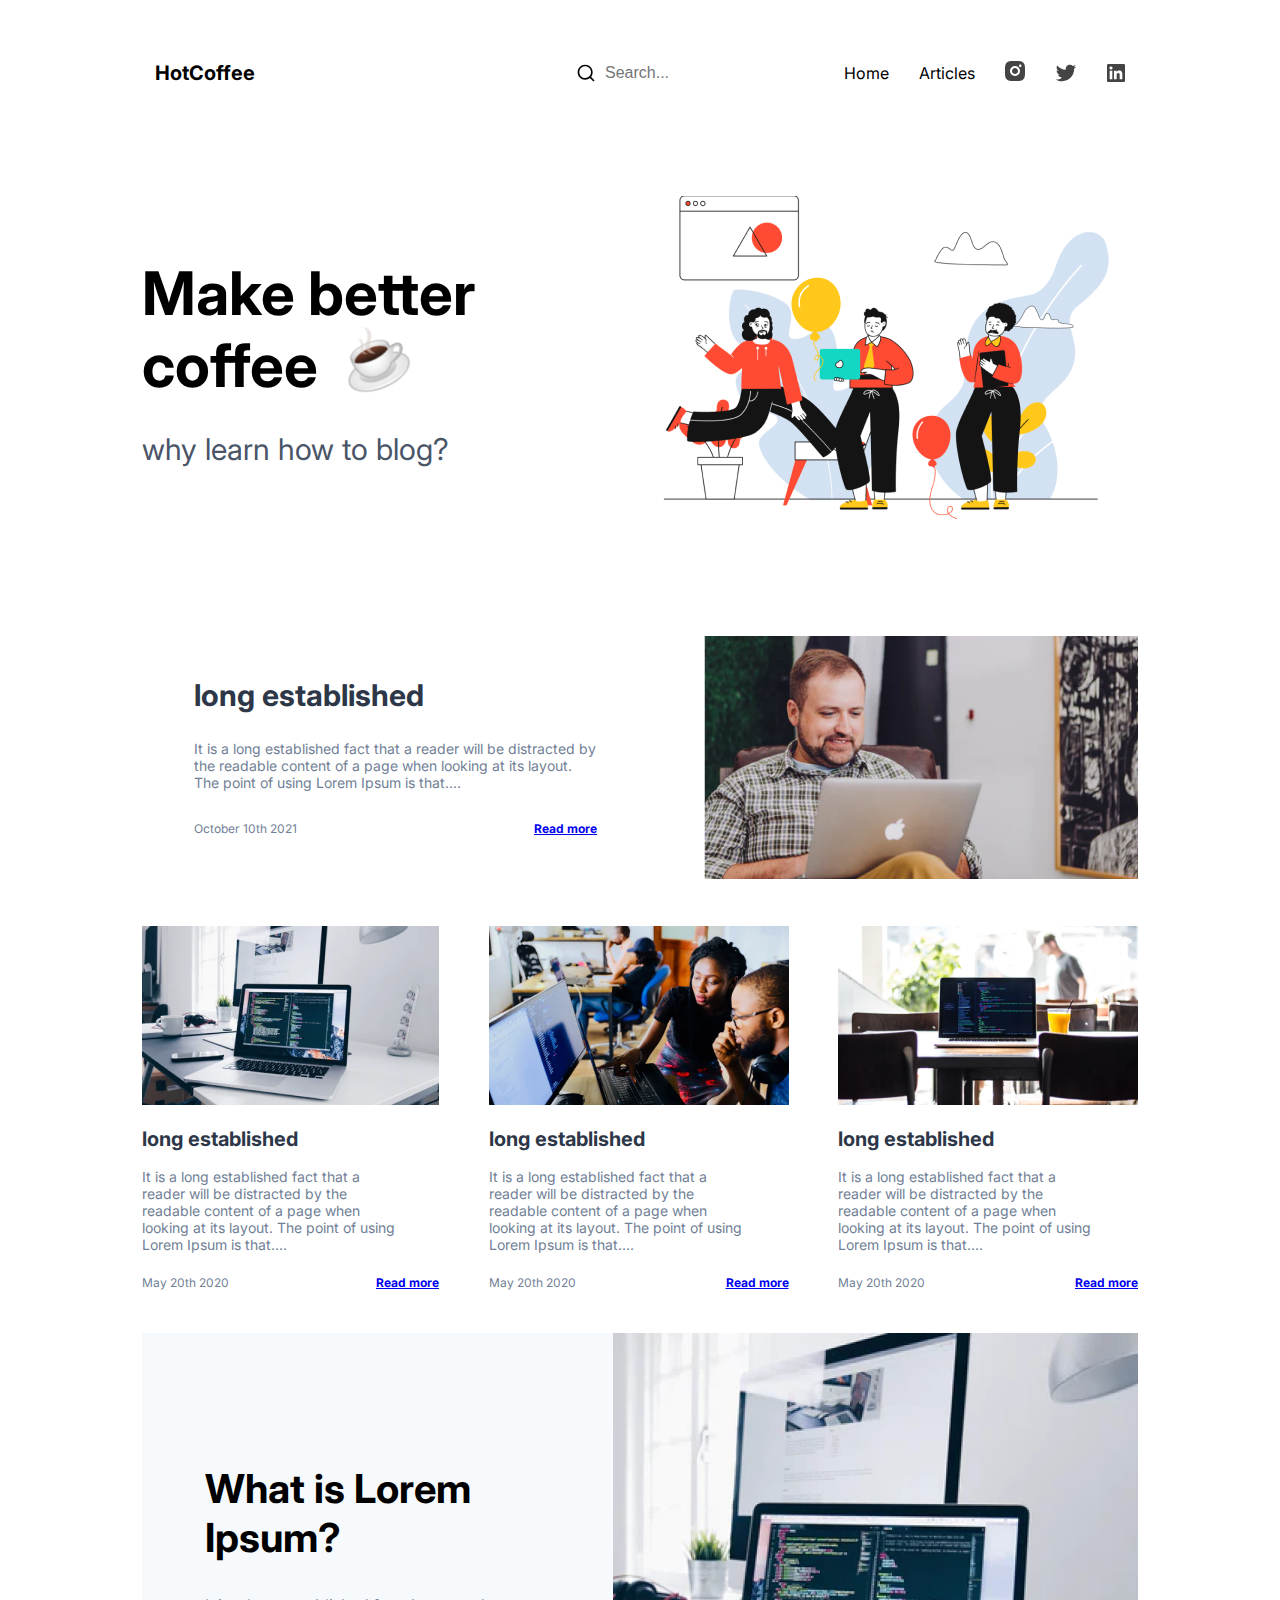
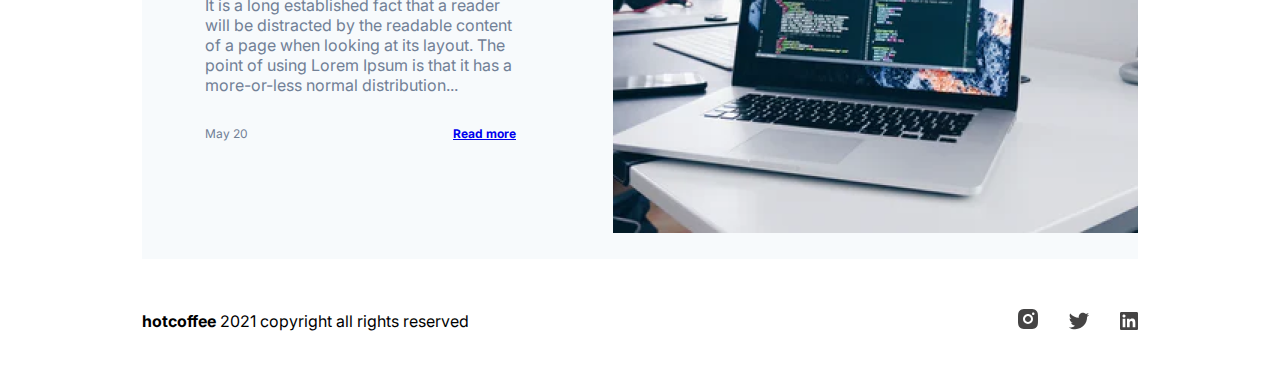
==== index.html @ a9ba8a3d "project moved to gt" ====
<!DOCTYPE html>
<html lang="en">
<head>
    <meta charset="UTF-8">
    <meta http-equiv="X-UA-Compatible" content="IE=edge">
    <meta name="viewport" content="width=device-width, initial-scale=1.0">
    <title>HotCoffee</title>
    <link rel="stylesheet" href="./css/index.css">
</head>
<body>
    <header class="header">
        <div class="container">
            <div class="header__content">
                <h2 class="header__logo">HotCoffee</h2>
                <div class="header__icons">
                    <img class="search__icon" src="./img/search.svg" alt="">
                    <input class="search_text" type="search" name="q" placeholder="Search...">
                    <h2 class="header__item">Home</h2>
                    <h2 class="header__item">Articles</h2>
                    <a href="https://www.instagram.com/barista_hany/"><img class="header__item" src="./img/instagram.svg" alt=""></a>
                    <img class="header__item" src="./img/twitter.svg" alt="">
                    <img class="header__item" src="./img/linkedin.svg" alt="">
                </div>
            </div>
        </div>
    </header>

    <section class="hero">
        <div class="container">
            <div class="hero__content">
                <div class="hero__info">
                    <h2 class="hero__title">Make better coffee</h2>
                    <img class="hero__icon" src="./img/coffee_icon.svg" alt="">
                    <p class="hero__text">why learn how to blog?</p>
                </div>
                <div class="hero__img">
                    <img class="img__balloon" src="./img/balloon.png" alt="">
                </div>
            </div>
        </div>
    </section>

    <section class="main">
        <div class="container">
            <div class="main__content">
                <div class="main__info">
                    <h2 class="main__title">long established</h2>
                    
                    <p class="main__text">It is a long established fact that a reader will be distracted by the readable content of a page when looking at its layout. The point of using Lorem Ipsum is that....</p>
                    <div class="main__inner">
                        <div class="main__date">
                            October 10th 2021
                        </div>
                        <div class="main__link"> 
                            <a href="./post.html">Read more</a> 
                        </div>
                    </div>
                </div>
                
                <div class="main__img">
                    <img src="./img/laptop.png" alt="">
                </div>
            </div>
        </div>
    </section>

    <section class="columns">
        <div class="container">
            <div class="columns__content">

                <div class="columns__info">
                    <img src="./img/columns-1.png" alt="">
                    <h2 class="columns__title">long established</h2>
                    
                    <p class="columns__text">It is a long established fact that a reader will be distracted by the readable content of a page when looking at its layout. The point of using Lorem Ipsum is that....</p>

                    <div class="columns__inner">
                        <div class="columns__date">
                            May 20th 2020
                        </div>
                        <div class="columns__link"> 
                            <a href="./post.html">Read more</a> 
                        </div>
                    </div>

                </div>
                <div class="columns__info">
                    <img src="./img/columns-2.png" alt="">
                    <h2 class="columns__title">long established</h2>
                    
                    <p class="columns__text">It is a long established fact that a reader will be distracted by the readable content of a page when looking at its layout. The point of using Lorem Ipsum is that....</p>

                    <div class="columns__inner">
                        <div class="columns__date">
                            May 20th 2020
                        </div>
                        <div class="columns__link"> 
                            <a href="./post.html">Read more</a>
                        </div>
                    </div>

                </div>
                <div class="columns__info">
                    <img src="./img/columns-3.png" alt="">
                    <h2 class="columns__title">long established</h2>
                    
                    <p class="columns__text">It is a long established fact that a reader will be distracted by the readable content of a page when looking at its layout. The point of using Lorem Ipsum is that....</p>

                    <div class="columns__inner">
                        <div class="columns__date">
                            May 20th 2020
                        </div>
                        <div class="columns__link"> 
                            <a href="./post.html">Read more</a>
                        </div>
                    </div>

                </div>
               
            </div>
        </div>
    </section>

    <section class="last">
        <div class="container">
            <div class="last__content">
                <div class="last__info">
                    <h2 class="last__title">What is Lorem Ipsum?</h2>
                    
                    <p class="last__text">It is a long established fact that a reader will be distracted by the readable content of a page when looking at its layout. The point of using Lorem Ipsum is that it has a more-or-less normal distribution...</p>
                    <div class="last__inner">
                        <div class="last__date">
                            May 20
                        </div>
                        <div class="last__link"> 
                            <a href="./post.html">Read more</a> 
                        </div>
                    </div>
                </div>
                
                <div class="last__img">
                    <img src="./img/big_laptop.png" alt="">
                </div>
            </div>
        </div>
    </section>

    <footer class="header">
        <div class="container">
            <div class="footer__content">

                <p class="footer__logo"><b>hotcoffee</b> 2021 copyright all rights reserved</p>

                <div class="footer__icons">
                    <a href="https://www.instagram.com/barista_hany/"><img class="header__item" src="./img/instagram.svg" alt=""></a>
                    <img class="header__item" src="./img/twitter.svg" alt="">
                    <img class="header__item" src="./img/linkedin.svg" alt="">
                </div>
            </div>
        </div>
    </footer>

</body>
</html>
---- css/index.css ----
@import url('https://fonts.googleapis.com/css2?family=Inter:wght@100;200;300;400;500;600;700;800;900&display=swap');
@import url(./classes.css);
@import url(./header.css);
@import url(./hero.css);
@import url(./main.css);
@import url(./columns.css);
@import url(./last.css);
@import url(./footer.css);
@import url(./post.css);
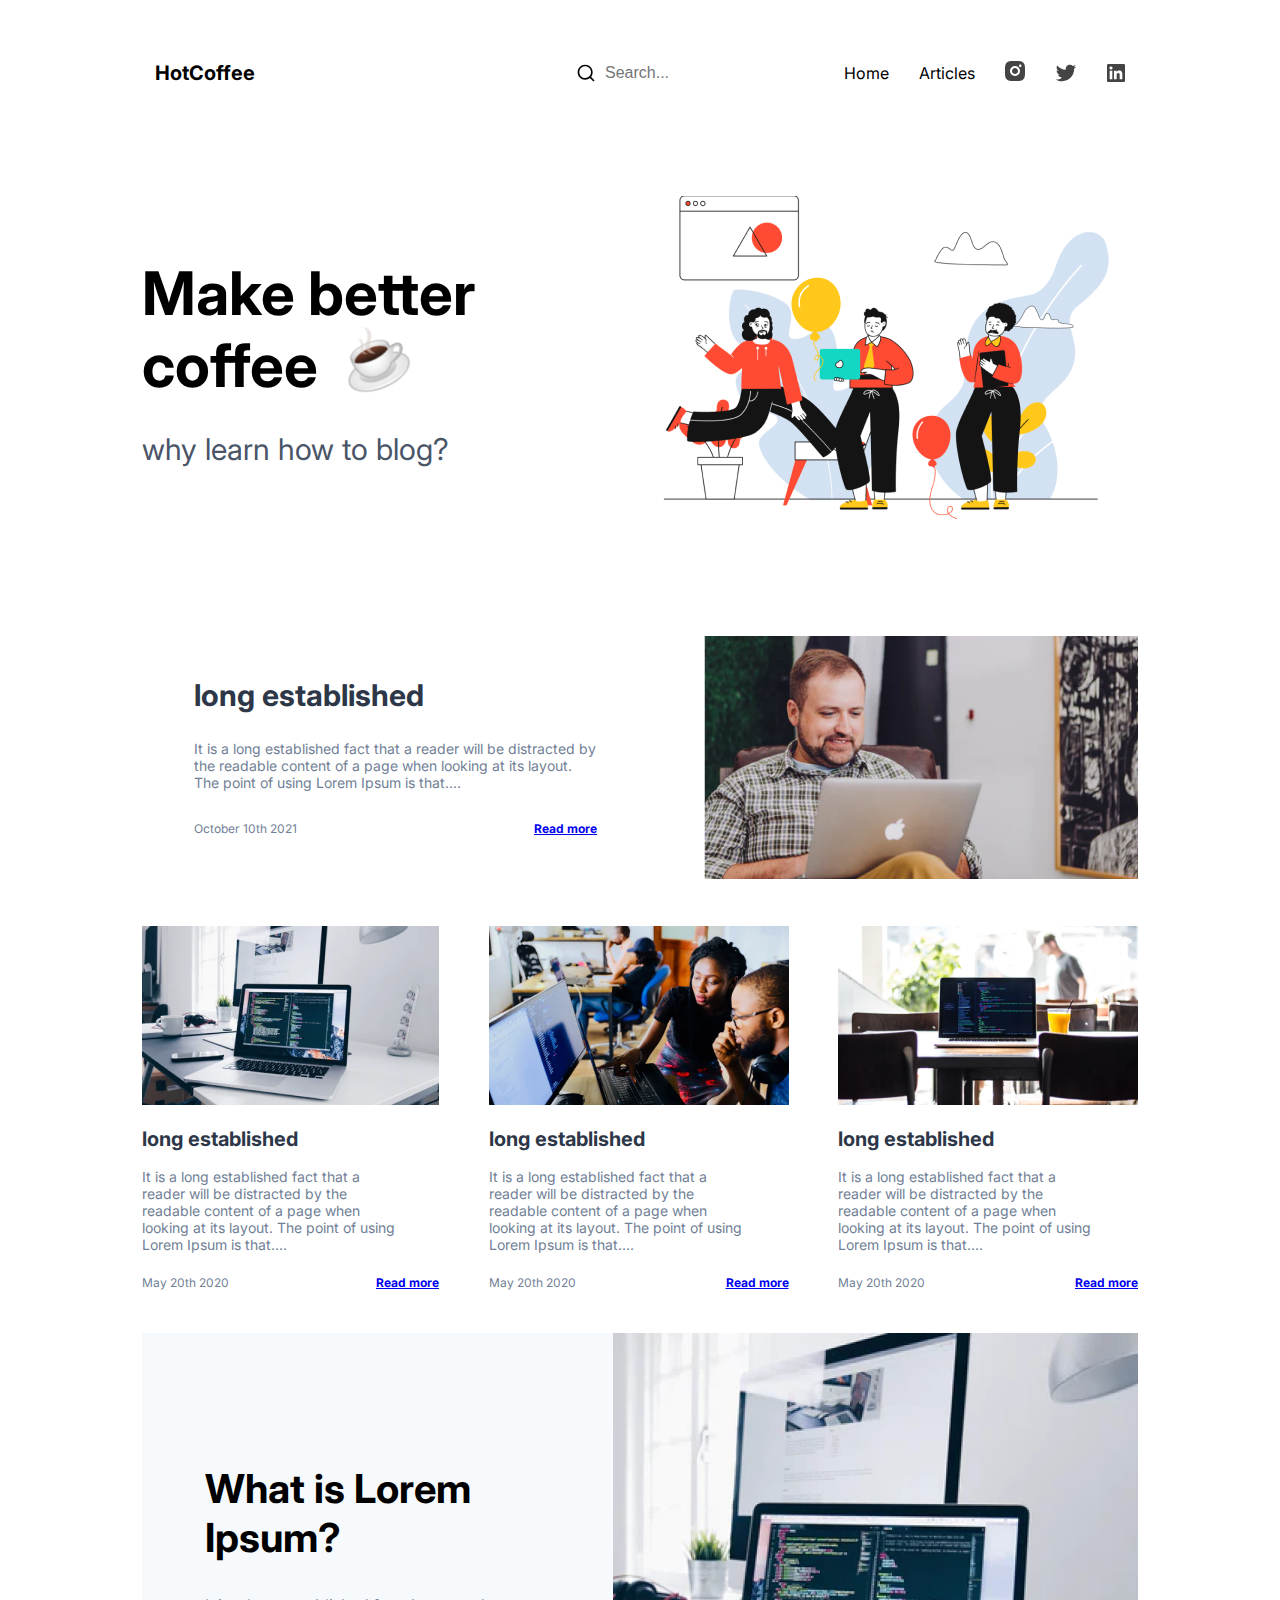
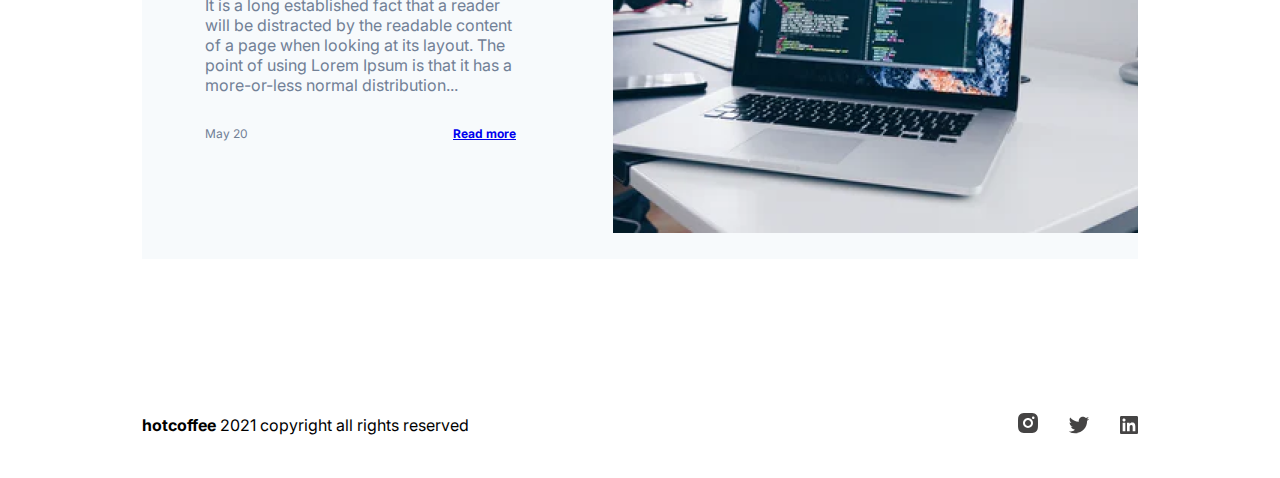
==== commit 286f8d3b: "container 4 text created" ====
--- a/index.html
+++ b/index.html
@@ -1,5 +1,5 @@
 <!DOCTYPE html>
-<html lang="en">
+<html lang="ru">
 <head>
     <meta charset="UTF-8">
     <meta http-equiv="X-UA-Compatible" content="IE=edge">
@@ -145,7 +145,7 @@
         </div>
     </section>
 
-    <footer class="header">
+    <footer class="footer">
         <div class="container">
             <div class="footer__content">
 
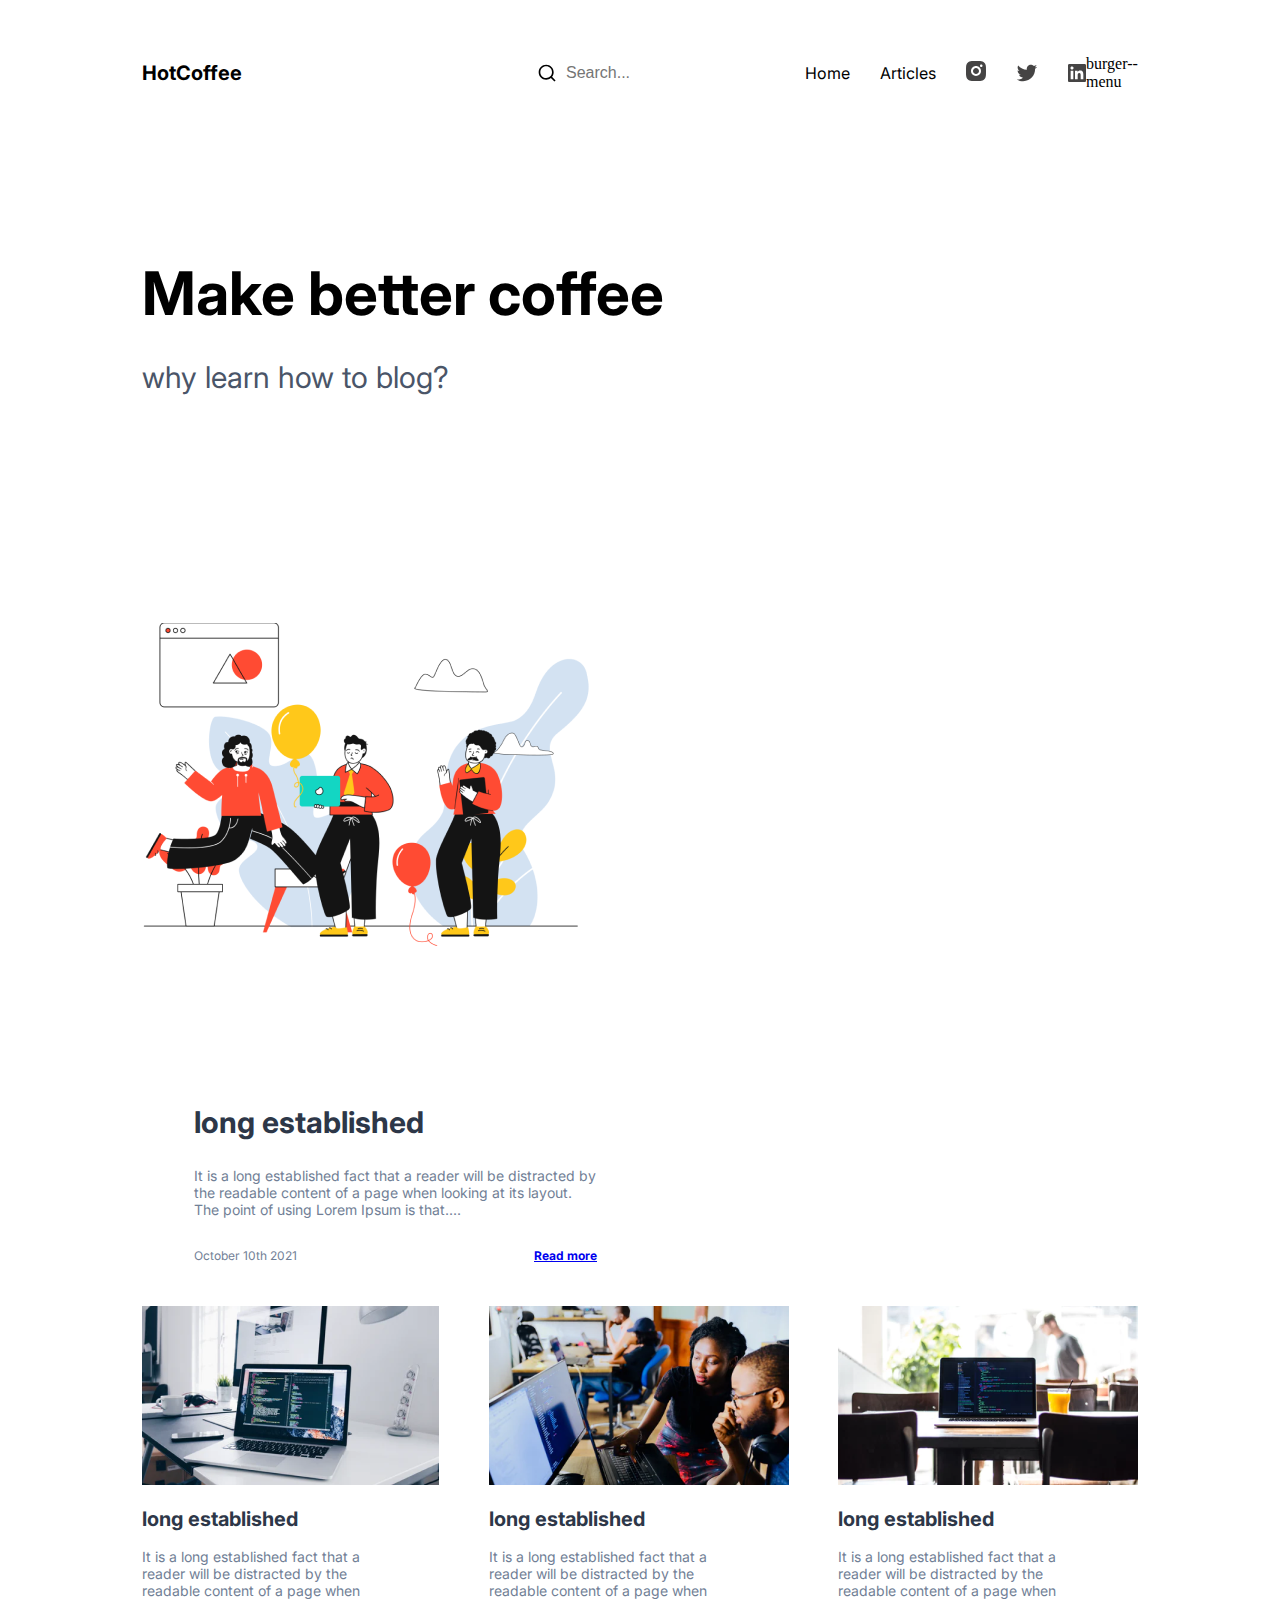
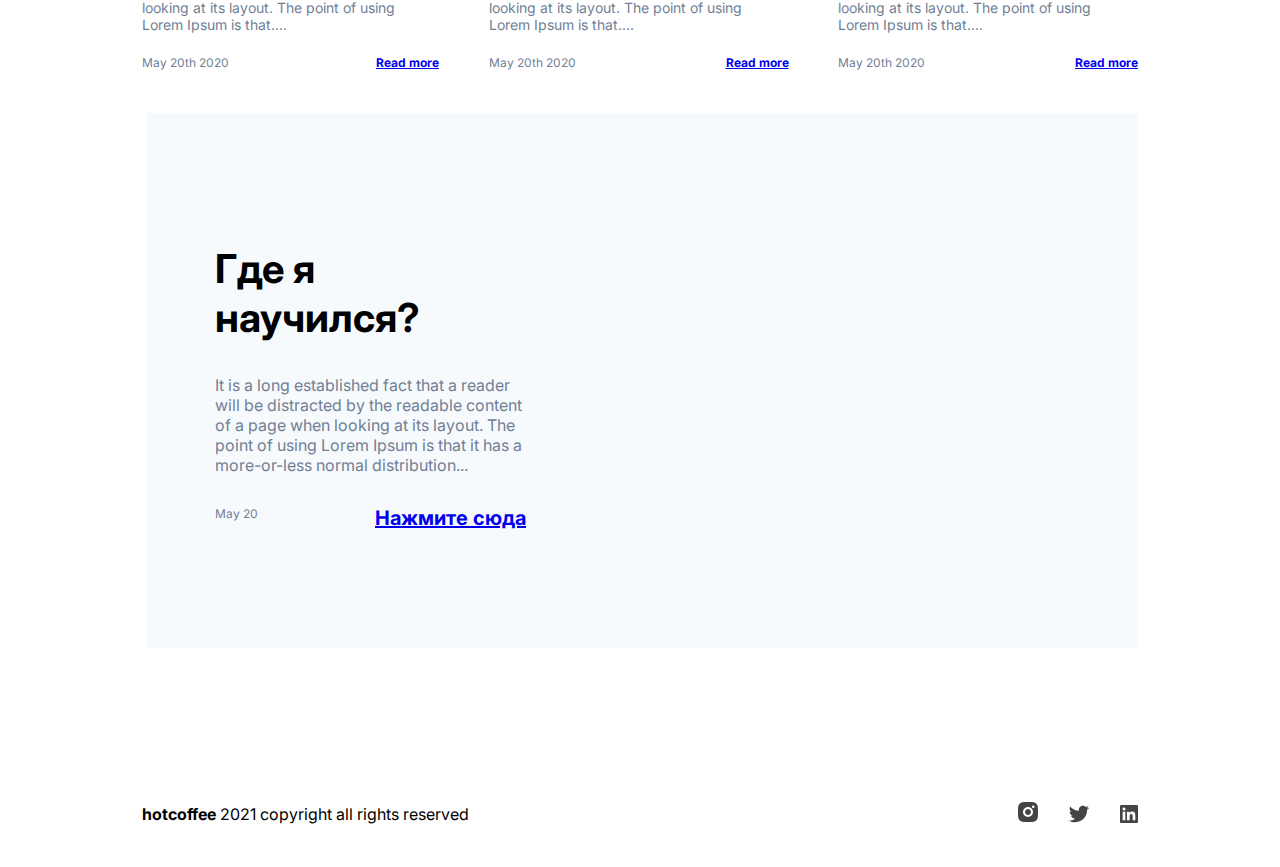
==== commit 61e33dac: "fixed some bugs" ====
--- a/index.html
+++ b/index.html
@@ -12,15 +12,18 @@
         <div class="container">
             <div class="header__content">
                 <h2 class="header__logo">HotCoffee</h2>
-                <div class="header__icons">
-                    <img class="search__icon" src="./img/search.svg" alt="">
-                    <input class="search_text" type="search" name="q" placeholder="Search...">
-                    <h2 class="header__item">Home</h2>
-                    <h2 class="header__item">Articles</h2>
-                    <a href="https://www.instagram.com/barista_hany/"><img class="header__item" src="./img/instagram.svg" alt=""></a>
-                    <img class="header__item" src="./img/twitter.svg" alt="">
-                    <img class="header__item" src="./img/linkedin.svg" alt="">
-                </div>
+                    <div class="header__icons">
+                        <img class="search__icon" src="./img/search.svg" alt="">
+                        <input class="search_text" type="search" name="q" placeholder="Search...">
+                        <h2 class="header__item">Home</h2>
+                        <h2 class="header__item">Articles</h2>
+                        <a href="https://www.instagram.com/barista_hany/"><img class="header__item" src="./img/instagram.svg" alt=""></a>
+                        <img class="header__item" src="./img/twitter.svg" alt="">
+                        <img class="header__item" src="./img/linkedin.svg" alt="">
+                    </div>
+                    <div class="header__icons--mobile">
+                        burger--menu
+                    </div>
             </div>
         </div>
     </header>
@@ -125,7 +128,7 @@
         <div class="container">
             <div class="last__content">
                 <div class="last__info">
-                    <h2 class="last__title">What is Lorem Ipsum?</h2>
+                    <h2 class="last__title">Где я научился?</h2>
                     
                     <p class="last__text">It is a long established fact that a reader will be distracted by the readable content of a page when looking at its layout. The point of using Lorem Ipsum is that it has a more-or-less normal distribution...</p>
                     <div class="last__inner">
@@ -133,7 +136,7 @@
                             May 20
                         </div>
                         <div class="last__link"> 
-                            <a href="./post.html">Read more</a> 
+                            <a href="https://www.facebook.com/Q.Codez/?hc_ref=ARQ57riYZ0glTDTzz34yJhIBWGAx6PEuxo4Br4ShZwy___9h4ljXxXP7jwjLuArekbs&fref=nf" target="_blank">Нажмите сюда</a>
                         </div>
                     </div>
                 </div>
